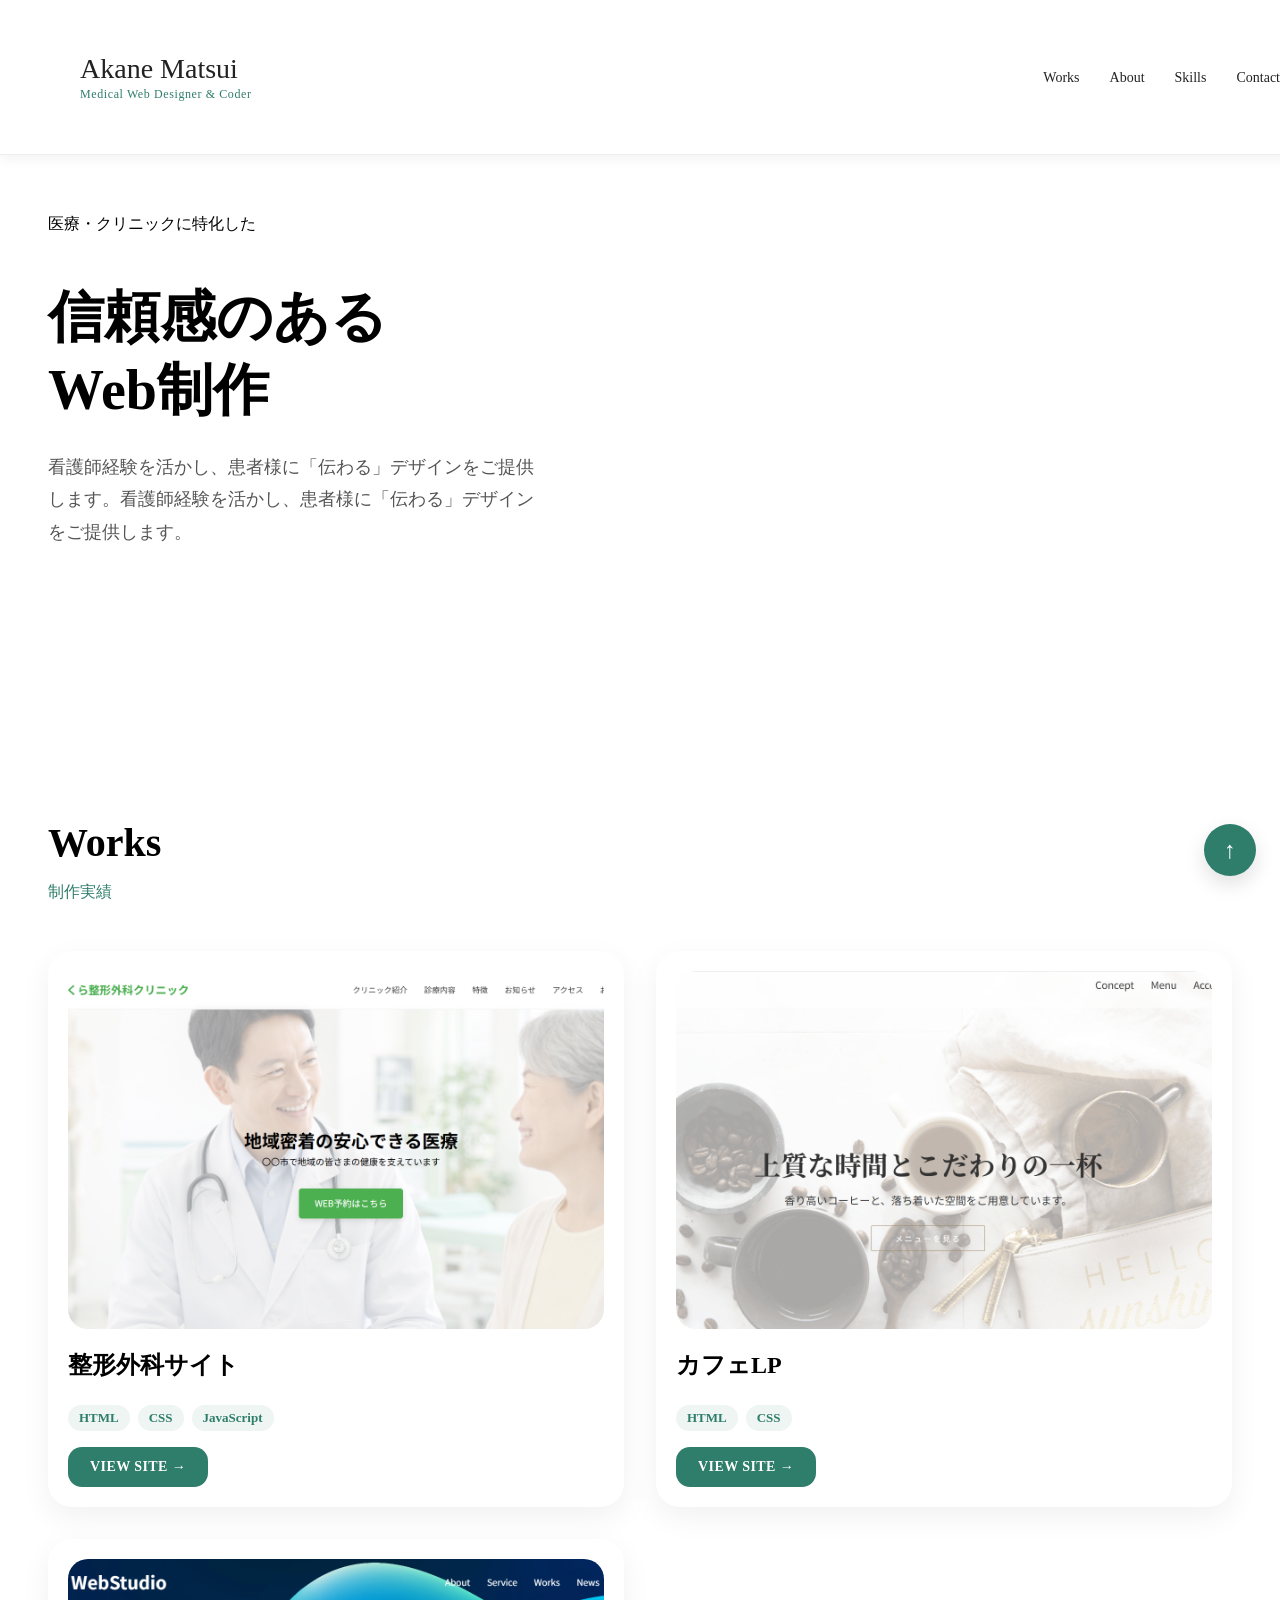
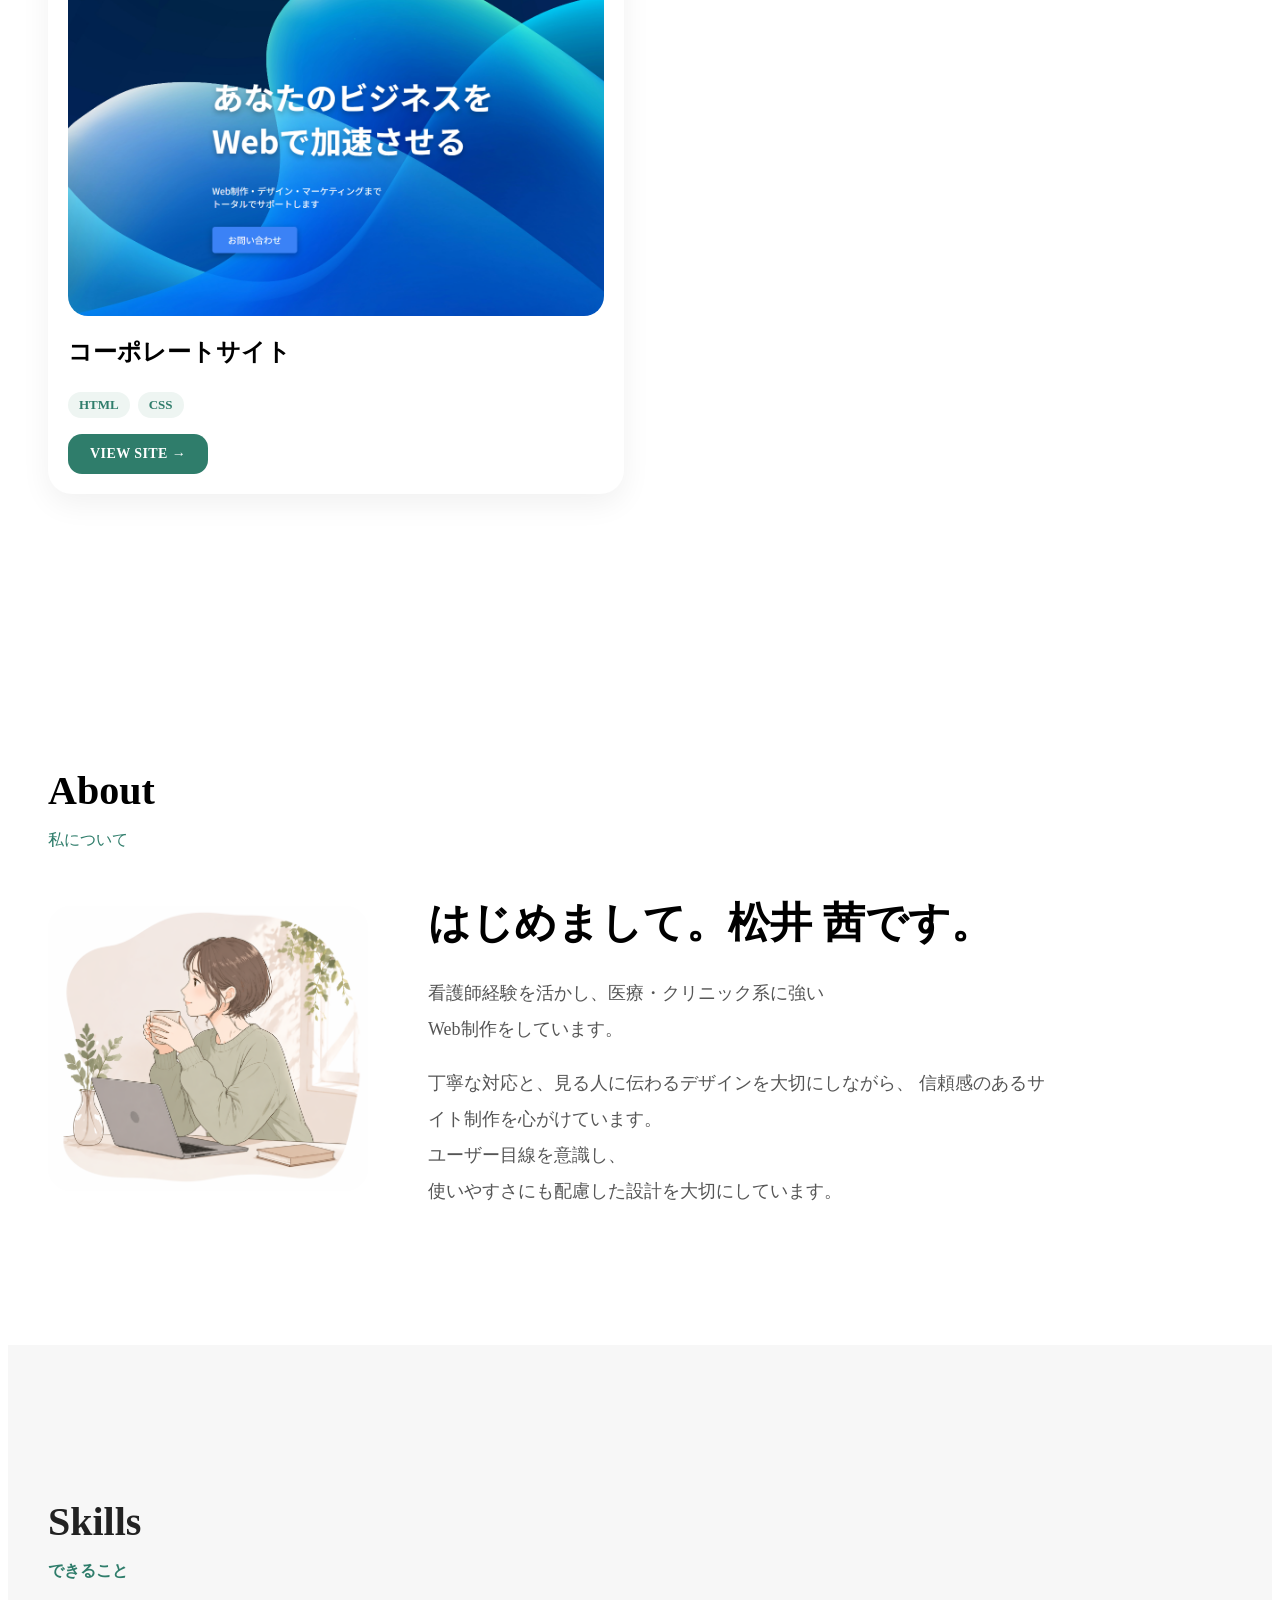
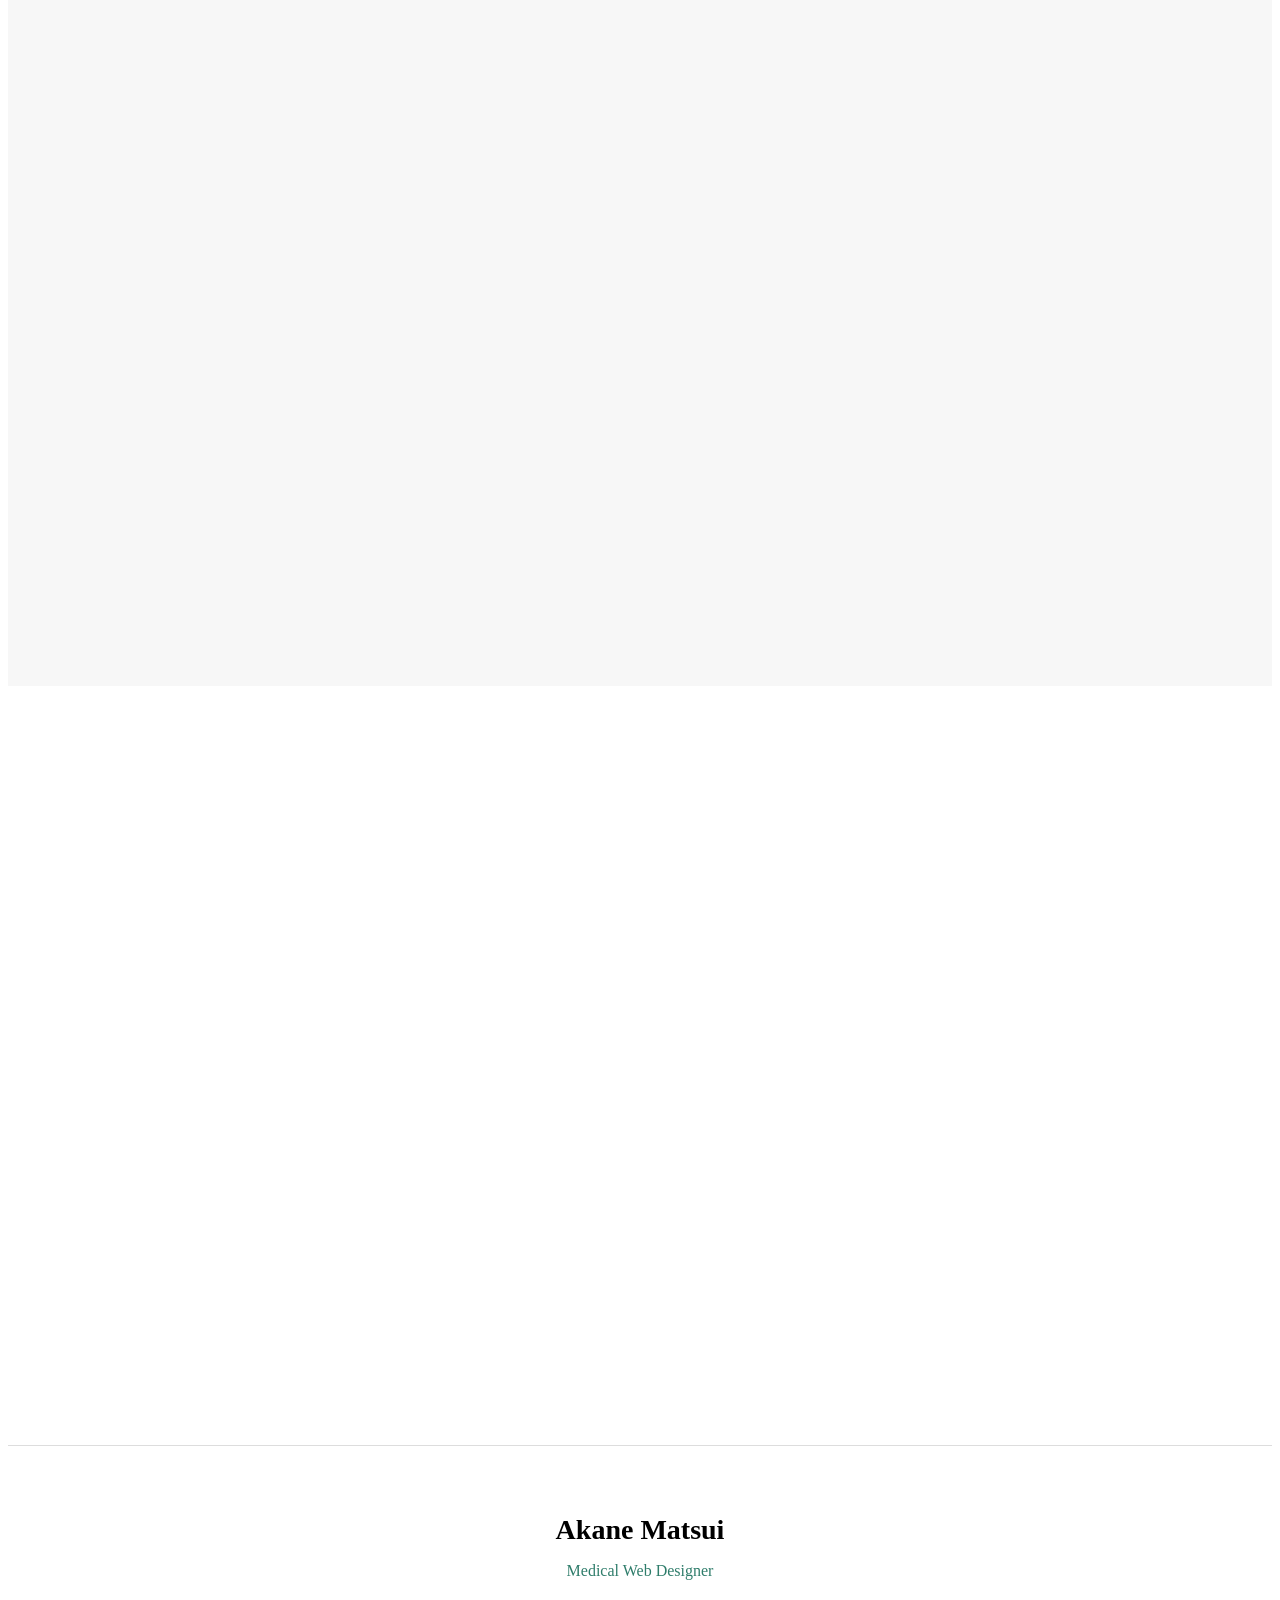
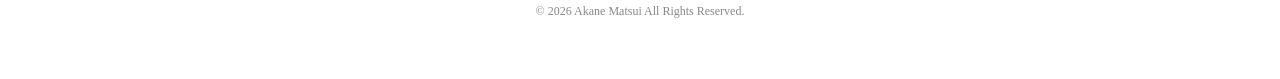
==== index.html @ 811da458 "Update portfolio" ====
<!DOCTYPE html>
<html lang="ja">
  <head>
    <meta charset="UTF-8">
    <meta name="viewport" content="width=device-width, initial-scale=1.0">
    <title>portfolio | Akane Matsui</title>
    <link rel="stylesheet" href="css/style.css">
  </head>

  <body>
    <div id="top"></div>

    <!-- ヘッダー -->
  <header class="header">
    <div class="header-inner"> 

      <!-- ロゴ -->
      <div class="logo">
        <p class="logo-name">Akane Matsui</p>
        <p class="logo-sub">Medical Web Designer & Coder</p>
      </div>   

      <button class="menu-btn">☰</button>

      <!-- ナビ -->
      <nav class="nav">
        <ul class="nav-list">
          <li><a href="#works">Works</a></li>
          <li><a href="#about">About</a></li>
          <li><a href="#skills">Skills</a></li>
          <li><a href="#contact">Contact</a></li>
        </ul>
      </nav> 

    </div>

  </header> 

    <!-- メイン -->
    <main>
       <section class="fv">
        <div class="fv-text">
          <p class="lead">医療・クリニックに特化した</p>
          <h1>信頼感のある<br>Web制作</h1>
          <p class="fv-sub" id="typing-text">看護師経験を活かし、患者様に「伝わる」デザインをご提供します。</p>
        </div> 

        <div class="fv-img">
            <img src="img/fv.jpg" alt="医療web制作イメージ">
        </div>
      </section>

      <section id="works" class="works fade-up">
        <h2 class="section-title">Works</h2>
        <p class="section-sub">制作実績</p>

        <div class="works-list">

        
         <article class="work-card fade-up"> 
          
          <img src="img/スクリーンショット 2026-04-19 014953.png" alt="クリニックサイト画像">
          <h3>整形外科サイト</h3>

          <div class="work-tags">
            <span>HTML</span>
            <span>CSS</span>
            <span>JavaScript</span>
          </div>

          <a href="clinic.html" class="work-btn">view site →</a>
         </article>
         
         <article class="work-card fade-up">
          
          <img src="img/スクリーンショット 2026-04-19 015025.png" alt="カフェサイト画像">
          <h3>カフェLP</h3>

          <div class="work-tags">
            <span>HTML</span>
            <span>CSS</span>
          </div>
          <a href="cafe.html" class="work-btn">view site →</a>
         </article>

         <article class="work-card fade-up">
         
          <img src="img/スクリーンショット 2026-04-19 014937.png" alt="コーポレート画像">
          <h3>コーポレートサイト</h3>

          <div class="work-tags">
            <span>HTML</span>
            <span>CSS</span>
          </div>
          <a href="corporate.html" class="work-btn">view site →</a>
         </article>
         

        </div>
      </section>

      <section id="about" class="about fade-up">

            <h2 class="section-title">About</h2>
            <p class="section-sub">私について</p>

        <div class="about-inner">

          <div class="about-img">
            <img src="img/akane-about.jpg" alt="プロフィール画像">
          </div>

          <div class="about-text">
              <h3>はじめまして。松井 茜です。</h3>

            <p>看護師経験を活かし、医療・クリニック系に強い<br>
            Web制作をしています。</p>

            <p>丁寧な対応と、見る人に伝わるデザインを大切にしながら、
              信頼感のあるサイト制作を心がけています。<br>
              ユーザー目線を意識し、<br>使いやすさにも配慮した設計を大切にしています。
            </p>
          </div>

        </div>
      </section>

      <section id="skills" class="skills fade-up">

        <h2 class="section-title">Skills</h2>
        <p class="section-sub">できること</p>

        <div class="skills-list">

          <div class="skills-card fade-up">HTML / CSS</div>
          <div class="skills-card fade-up">JavaScript</div>
          <div class="skills-card fade-up">WordPress</div>
          <div class="skills-card fade-up">Figma</div>
          <div class="skills-card fade-up">Responsive Design</div>
          <div class="skills-card fade-up">GitHub</div>

        </div>
      </section>

      <section id="contact" class="contact fade-up">
        <h2 class="section-title">Contact</h2>
        <p class="section-sub">お問い合わせ</p>

        <div class="contact-box">
          <p class="contact-text">
            ご相談・ご依頼はお気軽にお問合せください。<br>
            医療・クリニック系サイト制作も承っております。
          </p>

          <a href="mailto:akane167512@gmail.com" class="contact-btn">
            お問い合わせ
          </a>
        </div>
      </section>


    </main>

    <!-- フッター -->
    <footer class="footer">
      <p class="footer-logo">Akane Matsui</p>
      <p class="footer-sub">Medical Web Designer</p>
      <p class="footer-copy">© 2026 Akane Matsui All Rights Reserved.</p>
    </footer>

     <a href="#top" class="to-top">↑</a>
    
    <script src="js/script.js"></script>
  </body>
</html>
---- css/style.css ----
/* ヘッダー全体 */
.header{
  position:fixed;
  top:0;
  left:0;
  width:100%;
  z-index:1000;

  background:rgba(255,255,255, .75);
  backdrop-filter:blur(10px);
  padding:28px 40px;
  border-bottom:1px solid #eee;
  
  box-shadow:0 4px 12px rgba(0,0,0, .05);
}

/* 横並び */
.header-inner{
  max-width:1200px;
  margin:0 auto;
  padding:24px 40px;
  display:flex;
  justify-content:space-between;
  align-items:center;
}

/* ロゴ */
.logo{
  display:flex;
  flex-direction:column;
  gap:2px;
  align-items:flex-start;
}
.logo-name{
  font-size:28px;
  font-weight:500;
  color:#222;
}
.logo p{
  margin:0;
}
.logo-sub{
  font-size:12px;
  color:#2F7D6B;
  margin-top:0;
  letter-spacing: .05em;
}

/* ハンバーガーメニュー */
.menu-btn{
  display:none;
  font-size:28px;
  background:none;
  border:none;
  cursor:pointer;
}

/* ナビ */
.nav-list{
  display:flex;
  gap:30px;
  list-style:none;
}

.nav-list a{
  text-decoration:none;
  color:#222;
  font-size:14px;
  transition: .3s;
}

.nav-list a.active{
  color:#2F7D6B;
  font-weight:700;
}

/* ホバー */
.nav-list a:hover{
  color:#2F7D6B;
}

body{
  padding-top:90px;
}

/* ファーストビュー */
.fv{
  display:flex;
  align-items:center;
  justify-content:space-between;
  gap:80px;
  padding:100px 40px;
}
.fv-text{
  width:50%;
}
.fv-img{
  opacity:0;
  transform:translateY(30px);
  transition:all .8s ease;
  width:50%;
  margin-left:20px;
}
.fv-img img{
  width:100%;
  border-radius:24px;
}
.fv-img.show{
  opacity:1;
  transform:translateY(0);
}
.fv h1{
  font-size:56px;
  line-height:1.3;
  margin-bottom:24px;
}
.fv-sub{
  color:#555;
  line-height:1.8;
  font-size:18px;
  max-width:500px;
}

/* works */
.works{
  padding:120px 40px;
}
.section-title{
  font-size:40px;
  margin-bottom:8px;
}
.section-sub{
  color:#2F7D6B;
  margin-bottom:48px;
}
.works-list{
  display:grid;
  grid-template-columns:1fr 1fr;
  gap:32px;
}
.work-btn{
  display:inline-flex;
  justify-content:center;
  align-items:center;
  width:fit-content;

  margin-top:16px;
  padding:12px 22px;
  border-radius:14px;

  background:#2f7d6b;
  color:#fff;
  text-decoration:none;
  font-size:14px;
  font-weight:600;
  letter-spacing: .03em;

  text-transform:uppercase;
  transition: .3s;
}
.work-btn:hover{
  background:#25695a;
  transform:translateY(-2px);
}
.work-card{
  background:#fff;
  padding:20px;
  border-radius:24px;
  transition: transform 0.4s ease, box-shadow 0.4s ease;
  box-shadow:0 10px 30px rgba(0,0,0, .06);
  overflow:hidden;
  transition: .3s;
}
.work-card img{
  width:100%;
  border-radius:20px;
  aspect-ratio:3/2;
  object-fit:cover;
  border-radius:20px;
  display:block;
  transition:transform 0.5s ease;
}
.work-card:hover img{
  transform:scale(1.05);
}
.work-card:hover{
  transform:translateY(-6px);
  box-shadow:0 18px 40px rgba(0,0,0, .08);
}
.work-card h3{
  margin-top:20px;
  font-size:24px;
  font-weight:700;
}
.work-card p{
  color:#555;
  margin-top:8px;
  line-height:1.8;
}
.work-card a{
  display:block;
  text-decoration:none;
}
.work-tags{
  display:flex;
  flex-wrap:wrap;
  gap:8px;
  margin-top:18px;
}
.work-tags span{
  padding:5px 11px;
  background:#eef5f2;
  border-radius:999px;
  font-size:13px;
  color:#2f7d6b;
  font-weight:600;
}
.work-card:hover .work-tags span{
  transform:translateY(-2px);
}
/* 整形外科クリニック、カフェLP、コーポレートのリンク先 */
.detail{
  padding:100px 40px;
}

.detail-inner{
  max-width:900px;
  margin:0 auto;
}

.detail-label{
  color:#2F7D6B;
  margin-bottom:12px;
}

.detail h1{
  font-size:48px;
  margin-bottom:40px;
}

.detail img{
  width:100%;
  border-radius:24px;
  margin-bottom:40px;
}

.detail-text{
  font-size:18px;
  line-height:1.8;
  color:#555;
  margin-bottom:60px;
  max-width:700px;
}

.detail-info{
  display:grid;
  gap:32px;
}

.info-item h2{
  font-size:24px;
  margin-bottom:12px;
}

.info-item{
  background:#fff;
  padding:24px;
  border-radius:20px;
}
.info-item p{
  line-height:1.8;
  color:#555;
}

.point-list{
  list-style:none;
  padding:0;
  padding-left:20px;
  margin-top:16px;
}

.point-list li{
  line-height:1.9;
  margin-bottom:12px;
  color:#555;
}

.point-list li::before{
  content:"✓";
  color:#2F7D6B;
  margin-right:10px;
  font-weight:bold;
}

.back-btn{
  display:inline-block;
  margin-top:60px;
  padding:14px 28px;
  background:#2F7D6B;
  color:#fff;
  text-decoration:none;
  border-radius:999px;
}

.back-btn:hover{
  transform:translateY(-2px);
  opacity: .9;
}

/* about */
.about{
  padding:120px 40px;
}

.about-inner{
  display:flex;
  gap:60px;
  align-items:center;
}

.about-img{
  width:320px;
  flex-shrink:0;
}

.about-img img{
  width:100%;
  border-radius:24px;
  display:block;
}

.about-text{
  flex:1;
  max-width: 620px;
}

.about-text h3{
  font-size:42px;
  margin:24px 0;
}

.about-text p{
  font-size:18px;
  line-height:2;
  color:#555;
  margin-bottom:16px;
}

.about .section-title{
  margin-bottom:24px;
  text-align:left;
}

.about .section-title{
  margin-bottom:0;
}

.about .section-sub{
  margin-bottom:20px;
}

/* Skills */
.skills{
  color:#222;
  font-weight:600;
  padding:120px 40px;
  background:#f7f7f7;
}

.skills-list{
  display:grid;
  justify-content:center;
  grid-template-columns:repeat(3,1fr);
  gap:28px;
}

.skills-card{
  background:#fff;
  backdrop-filter:blur(10px);
  border:1px solid rgba(225,225,225, .6);
  border-radius:28px;
  padding:36px 20px;
  min-height:180px;

  display:flex;
  align-items:center;
  justify-content:center;
  text-align:center;

  font-size:24px;
  font-weight:700;
  letter-spacing: .2em;

  box-shadow:
    0 8px 24px rgba(0,0,0, .04),
    inset 0 1px 0 rgba(255,255,255, .8); 
  
  transition: .35s ease;
}

.skills-card:hover{
  transform:translateY(-6px) scale(1.03);
  box-shadow:0 18px 40px rgba(0,0,0, .08);
  color:#2f7d6b;
}

/*` コンタクト */
.contact{
  padding:100px 40px;
}

.contact-box{
  max-width:900px;
  margin:40px auto 0;
  background:#fff;
  border-radius:24px;
  padding:56px 64px;
  box-shadow:0 10px 30px rgba(0,0,0, .04);
  margin-top:40px;
}

.contact-text{
  font-size:20px;
  line-height:2;
  color:#444;
  margin-bottom:40px;
  max-width:700px;
}

.contact-btn{
  display:inline-block;
  background:#2f8f7b;
  color:#fff;
  text-decoration:none;
  padding:20px 46px;
  font-size:16px;
  border-radius:999px;
  font-weight:700;
  transition: .3s;
}

.contact-btn:hover{
  opacity: .9;
  transform:translateY(-4px);
  box-shadow:0 12px 24px rgba(0,0,0, .12);
}

/* footer */
.footer{
  margin-top:80px;
  padding:40px 40px;
  text-align:center;
  border-top:1px solid #ddd;
}

.footer-logo{
  font-size:28px;
  font-weight:700;
  margin-bottom:8px;
}

.footer-sub{
  font-size:16px;
  color:#2F7D6B;
  margin-bottom:24px;
}

.footer-copy{
  font-size:12px;
  color:#888;
}

/* トップボタン */
.to-top{
  position:fixed;
  right:24px;
  bottom:24px;
  width:52px;
  height:52px;
  border-radius:50%;
  background:#2F7D6B;
  color:#fff;
  text-decoration:none;
  font-size:24px;
  font-weight:bold;
  display:flex;
  align-items:center;
  justify-content:center;
  box-shadow:0 8px 20px rgba(0,0,0, .12);
  transition: .3s;
  z-index:999;
}

.to-top:hover{
  transform:translateY(-4px);
  background:#25695a;
}
html{
  scroll-behavior:smooth;
}
section{
  scroll-margin-top:100px;
}

@media(max-width:768px){

  /* ハンバーガーメニュー */
  .header{
    padding:16px 0;
  }
  .header-inner{
    display:flex;
    justify-content:space-between;
    align-items:center;
    padding:0 20px;
  }
  .header-logo{
    font-size:18px;
    flex:1;
  }
  .header-sub{
    font-size:12px;
    margin-top:4px;
  }
  .menu-btn{
    margin-right:0;
    display:block;
    font-size:28px;
    background:none;
    border:none;
    cursor:pointer;

    padding:0;
    line-height:1;

    width:44px;
    height:44px;

    display:flex;
    align-items:center;
    justify-content:center;
  }

  body.menu-open::before{
    content:"";
    position:fixed;
    inset:0;
    background:rgba(0,0,0, .25);
    z-index:500;
    opacity:1;
    transform:translateY(-10px);
    transition: .3s;
  }

  /* ナビ（閉じた状態） */
  .nav{
    opacity:0;
    visibility:hidden;
    pointer-events:none;
    transform:translateY(-15px);
    transition: .35s ease;
    position:absolute;
    top:110%;
    right:16px;
    left:16px;
    width:auto;
    z-index:999;

    background:#fff;
    padding:24px;
    border-radius:24px;
    box-shadow:0 10px 30px rgba(0,0,0, .08);
  }

  /* ナビ（箱が開く） */
  .nav.open{
    opacity:1;
    visibility:visible;
    pointer-events:auto;
    transform:translateY(0);
    display:block;
  }

  /* 文字を隠す） */
  .nav li{
    opacity:0;
    transform:translateY(10px);
    transition: .3s;
  }
  .nav li:nth-child(1){
  transition-delay:.05s;
 }

 .nav li:nth-child(2){
  transition-delay:.1s;
 }

 .nav li:nth-child(3){
  transition-delay:.15s;
 }

 .nav li:nth-child(4){
  transition-delay:.2s;
 }

  /* 文字表示 */
  .nav.open li{
    opacity:1;
    transform:translateY(0);
  }
  .nav-list{
    display:flex;
    flex-direction:column;
    gap:18px;
    align-items:center;
  }
  .nav a.active{
    color:#2f7d6b;
    font-weight:700;
  }
  
  /* fv */
  .fv{
    padding:40px 24px;
    display:flex;
    flex-direction:column;
    gap:32px;
  }
  .fv-inner{
    flex-direction:column;
    gap:32px;
  }
  .fv-title{
    font-size:56px;
    line-height:1.1;
  }
  .fv-text{
    font-size:18px;
    line-height:1.8;
    order:2;
  }
  .fv-img{
    width:95%;
    max-width:480px;
    margin:0 auto;
    display:block;
    border-radius:28px;
  }
  .fv h1{
    font-size:44px;
    line-height:1.2;
  }
  .lead{
    font-size:18px;
    max-width:320px;
    line-height:1.8;
  }
  .fv-sub{
    font-size:18px;
    line-height:1.8;
    max-width:320px;
  }

  /* Works */
  .works-list{
    grid-template-columns:1fr;
  }
  
  /* About */
  .about-title{
    order:1;
  }
  .about-img{
    margin-bottom:24px;
    order:2;
  }
  .about-text{
    order:3;
  }
  .about-inner{
    flex-direction:column;
  }
  .about h2{
    margin-bottom:24px;
  }
  .about .section-title{
    margin-bottom:24px;
    text-align:left;
  }

  /* skills */
  .skills-list{
    grid-template-columns:repeat(2,1fr);
    gap:24px;
  }
  .skills-card{
    min-height:140px;
    font-size:20px;
    padding:24px 12px;
  }
  .skills-card:hover{
    transform:translateY(-6px);
    box-shadow:0 14px 28px rgba(0,0,0, .08);
  }

  /* Contact */
  .contact{
    padding:80px 24px;
  }

  /* nav */
  .nav-list{
    gap:16px;
    font-size:14px;
  }
}

/* スクロールアニメーション */
.fade-up{
  opacity:0;
  transform:translateY(40px);
  transition:all .8s ease;
}
.fade-up.show{
  opacity:1;
  transform:translateY(0);
}
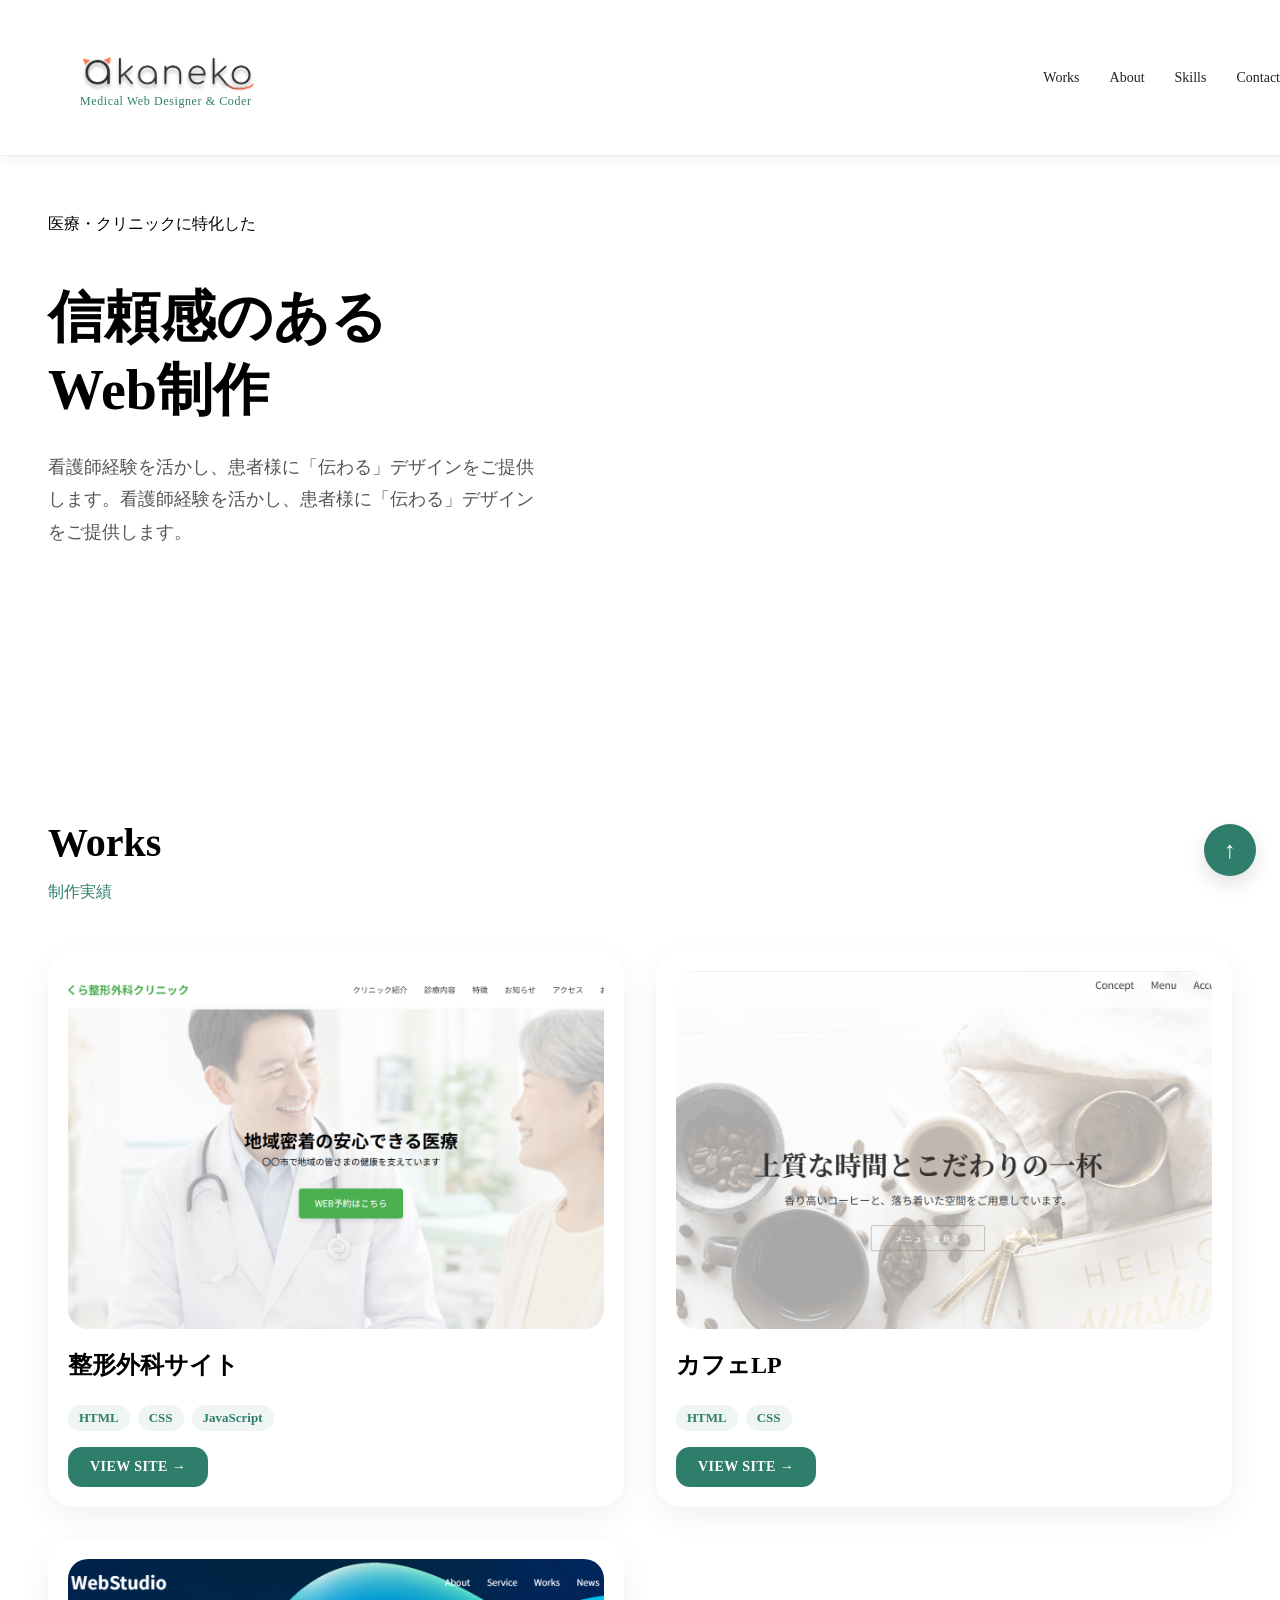
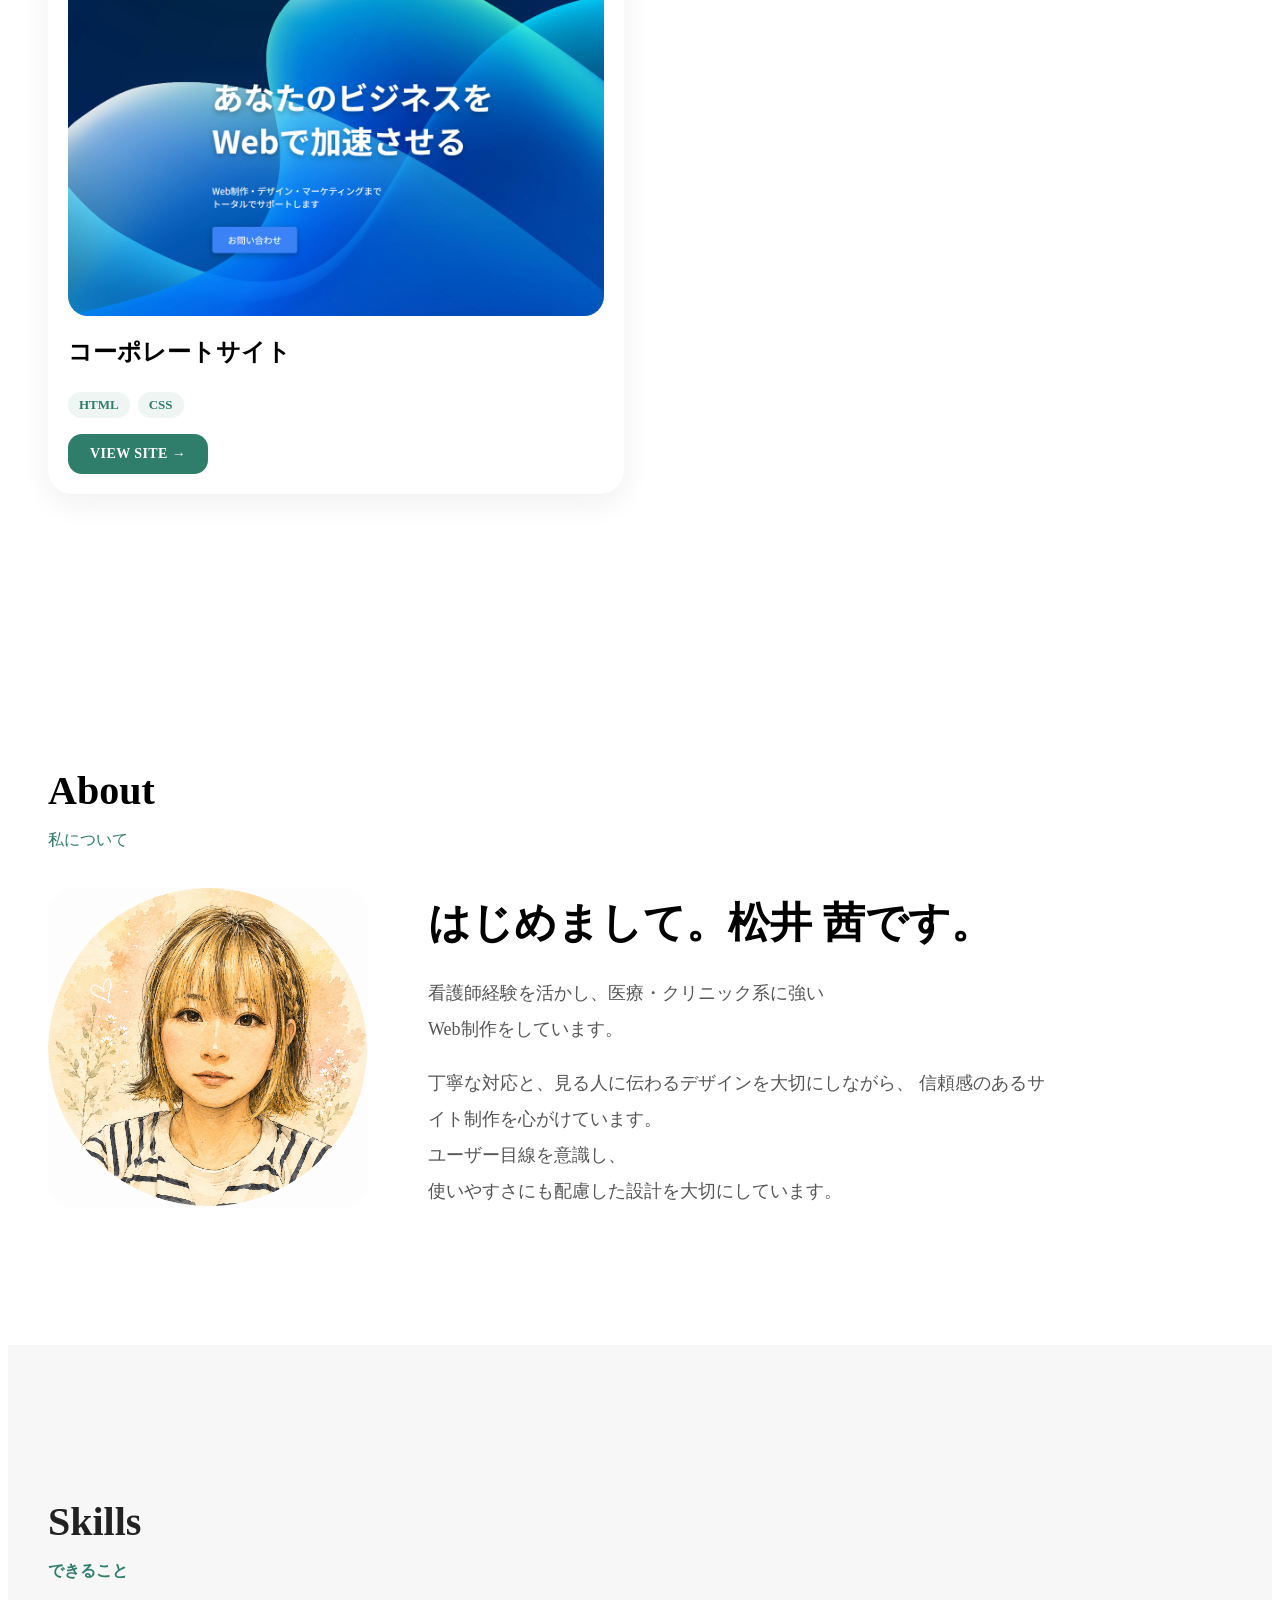
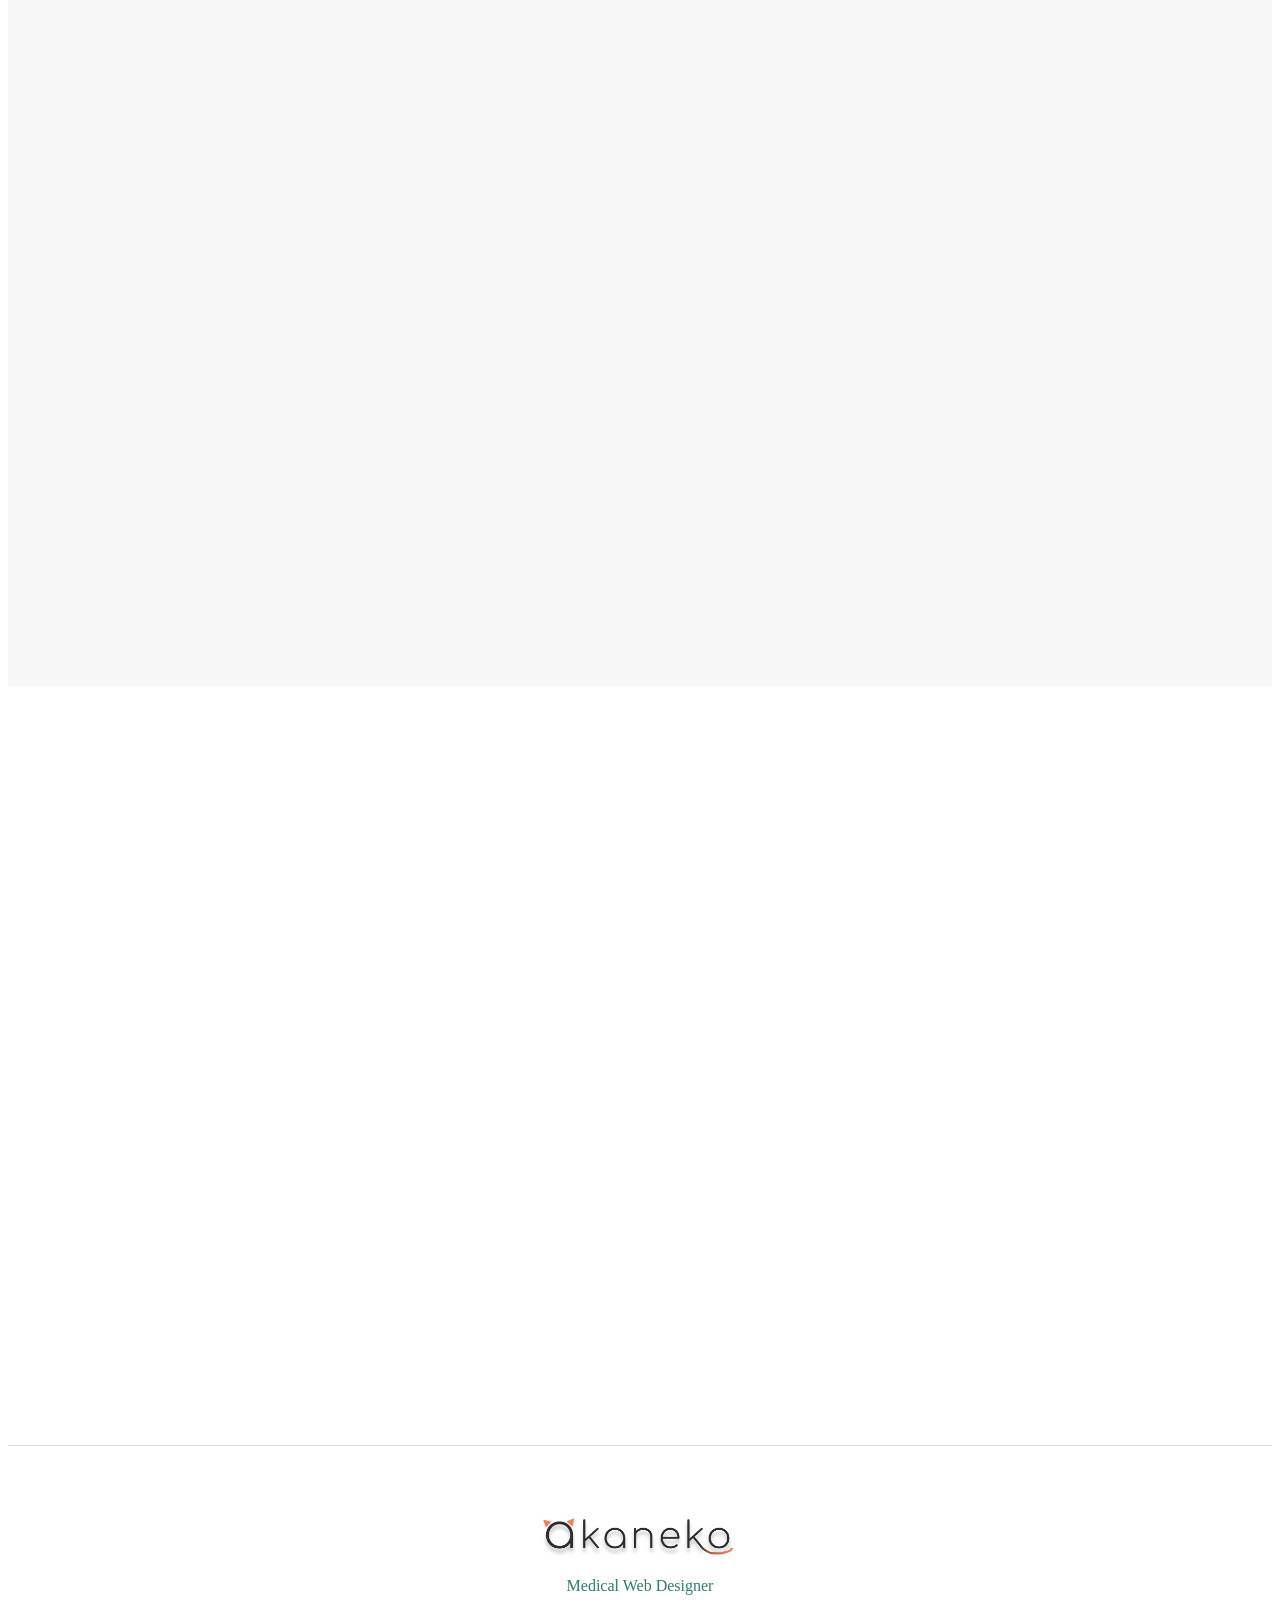
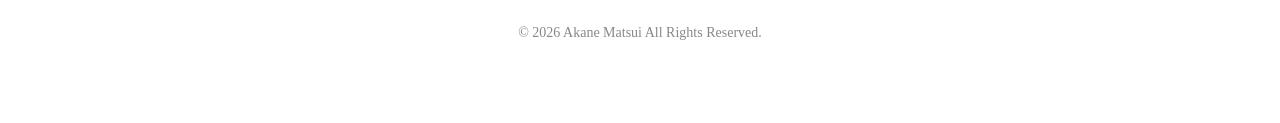
==== commit 82508de5: "ポートフォリオ更新" ====
--- a/index.html
+++ b/index.html
@@ -16,7 +16,7 @@
 
       <!-- ロゴ -->
       <div class="logo">
-        <p class="logo-name">Akane Matsui</p>
+        <img src="img/logo_akaneko_light.png" alt="akanekoロゴ">
         <p class="logo-sub">Medical Web Designer & Coder</p>
       </div>   
 
@@ -46,7 +46,7 @@
         </div> 
 
         <div class="fv-img">
-            <img src="img/fv.jpg" alt="医療web制作イメージ">
+            <img src="./img/fv.jpg" alt="医療web制作イメージ">
         </div>
       </section>
 
@@ -59,7 +59,7 @@
         
          <article class="work-card fade-up"> 
           
-          <img src="img/スクリーンショット 2026-04-19 014953.png" alt="クリニックサイト画像">
+          <img src="./img/スクリーンショット 2026-04-19 014953.png" alt="クリニックサイト画像">
           <h3>整形外科サイト</h3>
 
           <div class="work-tags">
@@ -68,32 +68,40 @@
             <span>JavaScript</span>
           </div>
 
-          <a href="clinic.html" class="work-btn">view site →</a>
+          <a href="./clinic/sakura_index.html"  
+             class="work-btn"
+             target="_blank">view site →
+          </a>
          </article>
          
          <article class="work-card fade-up">
           
-          <img src="img/スクリーンショット 2026-04-19 015025.png" alt="カフェサイト画像">
+          <img src="./img/スクリーンショット 2026-04-19 015025.png" alt="カフェサイト画像">
           <h3>カフェLP</h3>
 
           <div class="work-tags">
             <span>HTML</span>
             <span>CSS</span>
           </div>
-          <a href="cafe.html" class="work-btn">view site →</a>
+          <a href="./cafe/index.html"
+             class="work-btn"
+             target="_blank">view site →
+          </a>
          </article>
 
          <article class="work-card fade-up">
          
-          <img src="img/スクリーンショット 2026-04-19 014937.png" alt="コーポレート画像">
+          <img src="./img/スクリーンショット 2026-04-19 014937.png" alt="コーポレート画像">
           <h3>コーポレートサイト</h3>
 
           <div class="work-tags">
             <span>HTML</span>
             <span>CSS</span>
           </div>
-          <a href="corporate.html" class="work-btn">view site →</a>
-         </article>
+          <a href="./corporate/index.html" class="work-btn"
+             target="_blank">view site →
+          </a>
+          </article>
          
 
         </div>
@@ -107,7 +115,7 @@
         <div class="about-inner">
 
           <div class="about-img">
-            <img src="img/akane-about.jpg" alt="プロフィール画像">
+            <img src="./img/akaneko_10mb.png" alt="プロフィール画像">
           </div>
 
           <div class="about-text">
@@ -163,13 +171,13 @@
 
     <!-- フッター -->
     <footer class="footer">
-      <p class="footer-logo">Akane Matsui</p>
+      <img src="img/footer_logo_light.png" alt="Akanekoロゴ">
       <p class="footer-sub">Medical Web Designer</p>
       <p class="footer-copy">© 2026 Akane Matsui All Rights Reserved.</p>
     </footer>
 
      <a href="#top" class="to-top">↑</a>
     
-    <script src="js/script.js"></script>
+    <script src="./clinic/js/script.js"></script>
   </body>
 </html>  
--- a/css/style.css
+++ b/css/style.css
@@ -5,6 +5,7 @@
   left:0;
   width:100%;
   z-index:1000;
+  margin-bottom:40px;
 
   background:rgba(255,255,255, .75);
   backdrop-filter:blur(10px);
@@ -18,7 +19,7 @@
 .header-inner{
   max-width:1200px;
   margin:0 auto;
-  padding:24px 40px;
+  padding:18px 40px;
   display:flex;
   justify-content:space-between;
   align-items:center;
@@ -39,10 +40,17 @@
 .logo p{
   margin:0;
 }
+.logo img{
+  width:180px;
+  height:auto;
+}
+.logo{
+  overflow:visible;
+}
 .logo-sub{
   font-size:12px;
   color:#2F7D6B;
-  margin-top:0;
+  margin-top:-8px;
   letter-spacing: .05em;
 }
 
@@ -448,11 +456,15 @@
 /* footer */
 .footer{
   margin-top:80px;
-  padding:40px 40px;
+  padding:60px 20px;
   text-align:center;
   border-top:1px solid #ddd;
 }
 
+.footer img{
+  width:200px;
+  height:auto;
+}
 .footer-logo{
   font-size:28px;
   font-weight:700;
@@ -462,11 +474,13 @@
 .footer-sub{
   font-size:16px;
   color:#2F7D6B;
+  font-size:16px;
   margin-bottom:24px;
 }
 
 .footer-copy{
-  font-size:12px;
+  margin-top:30px;
+  font-size:14px;
   color:#888;
 }
 
